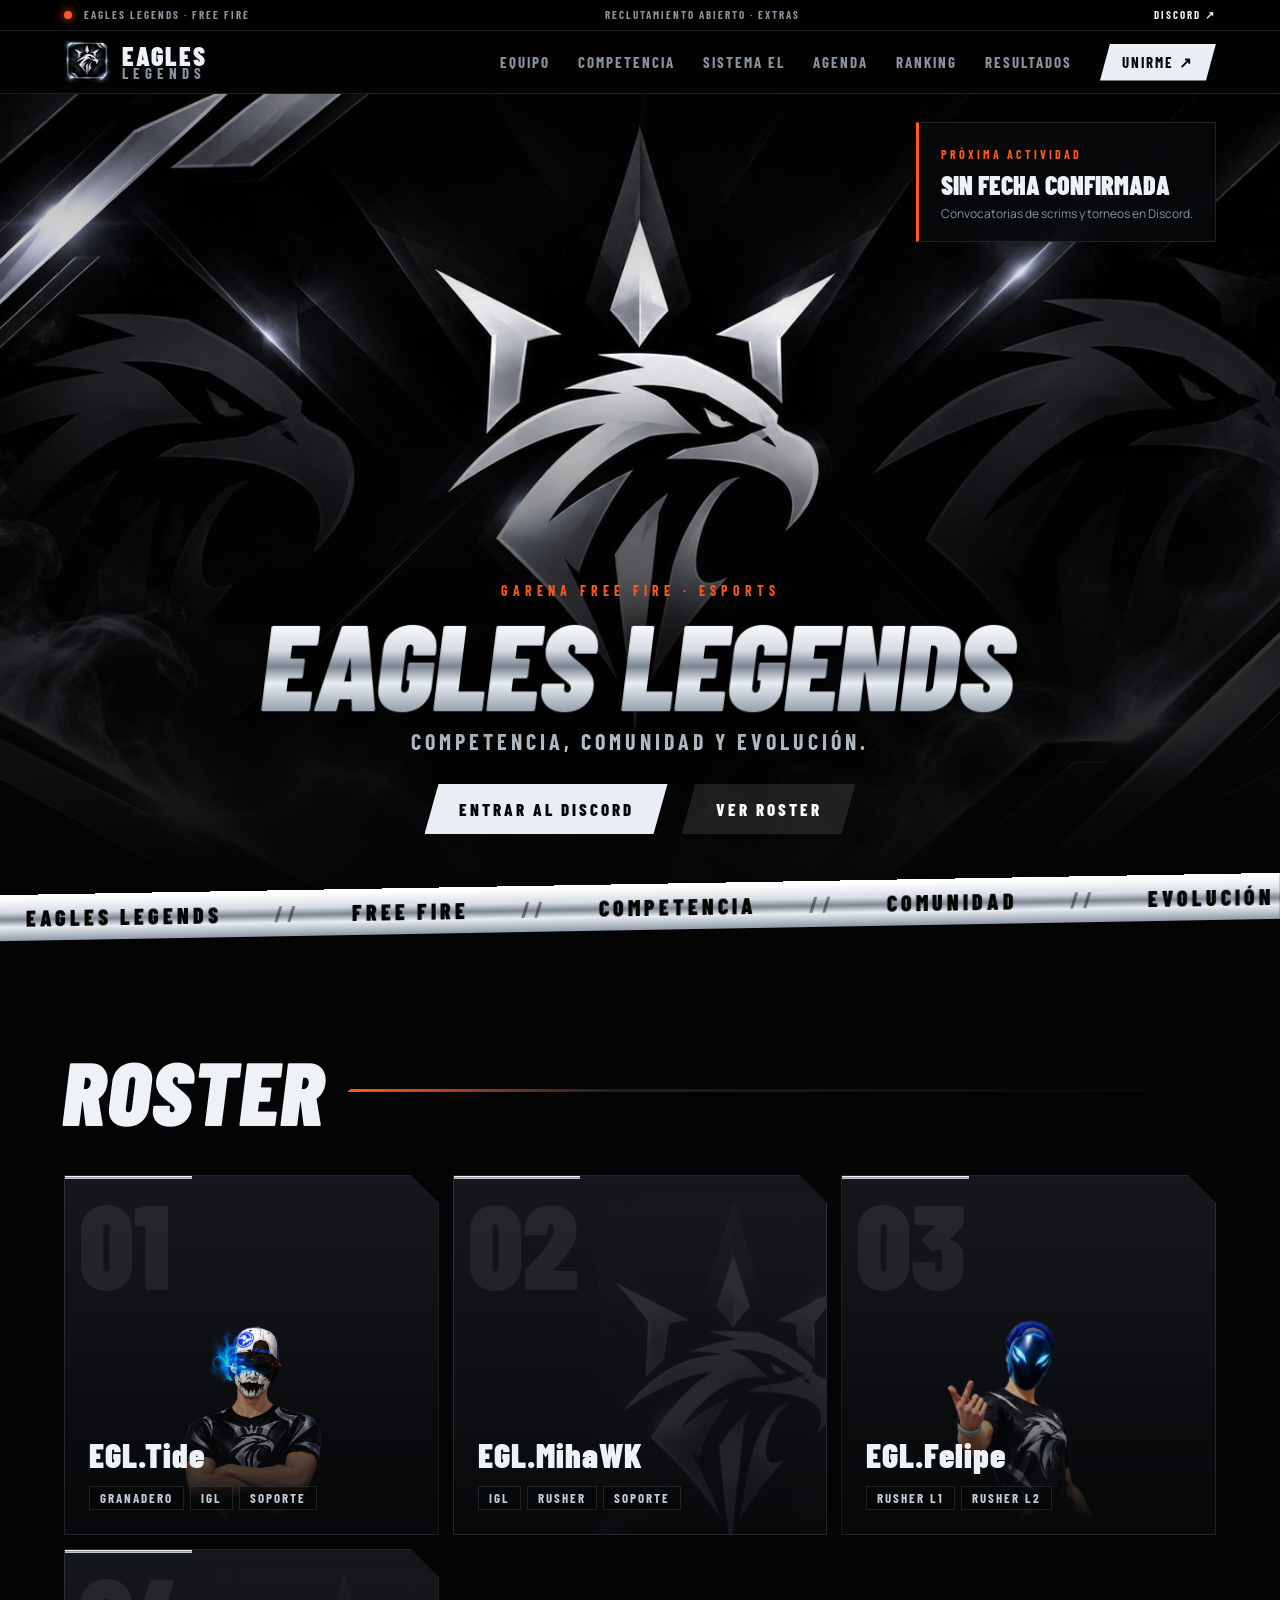
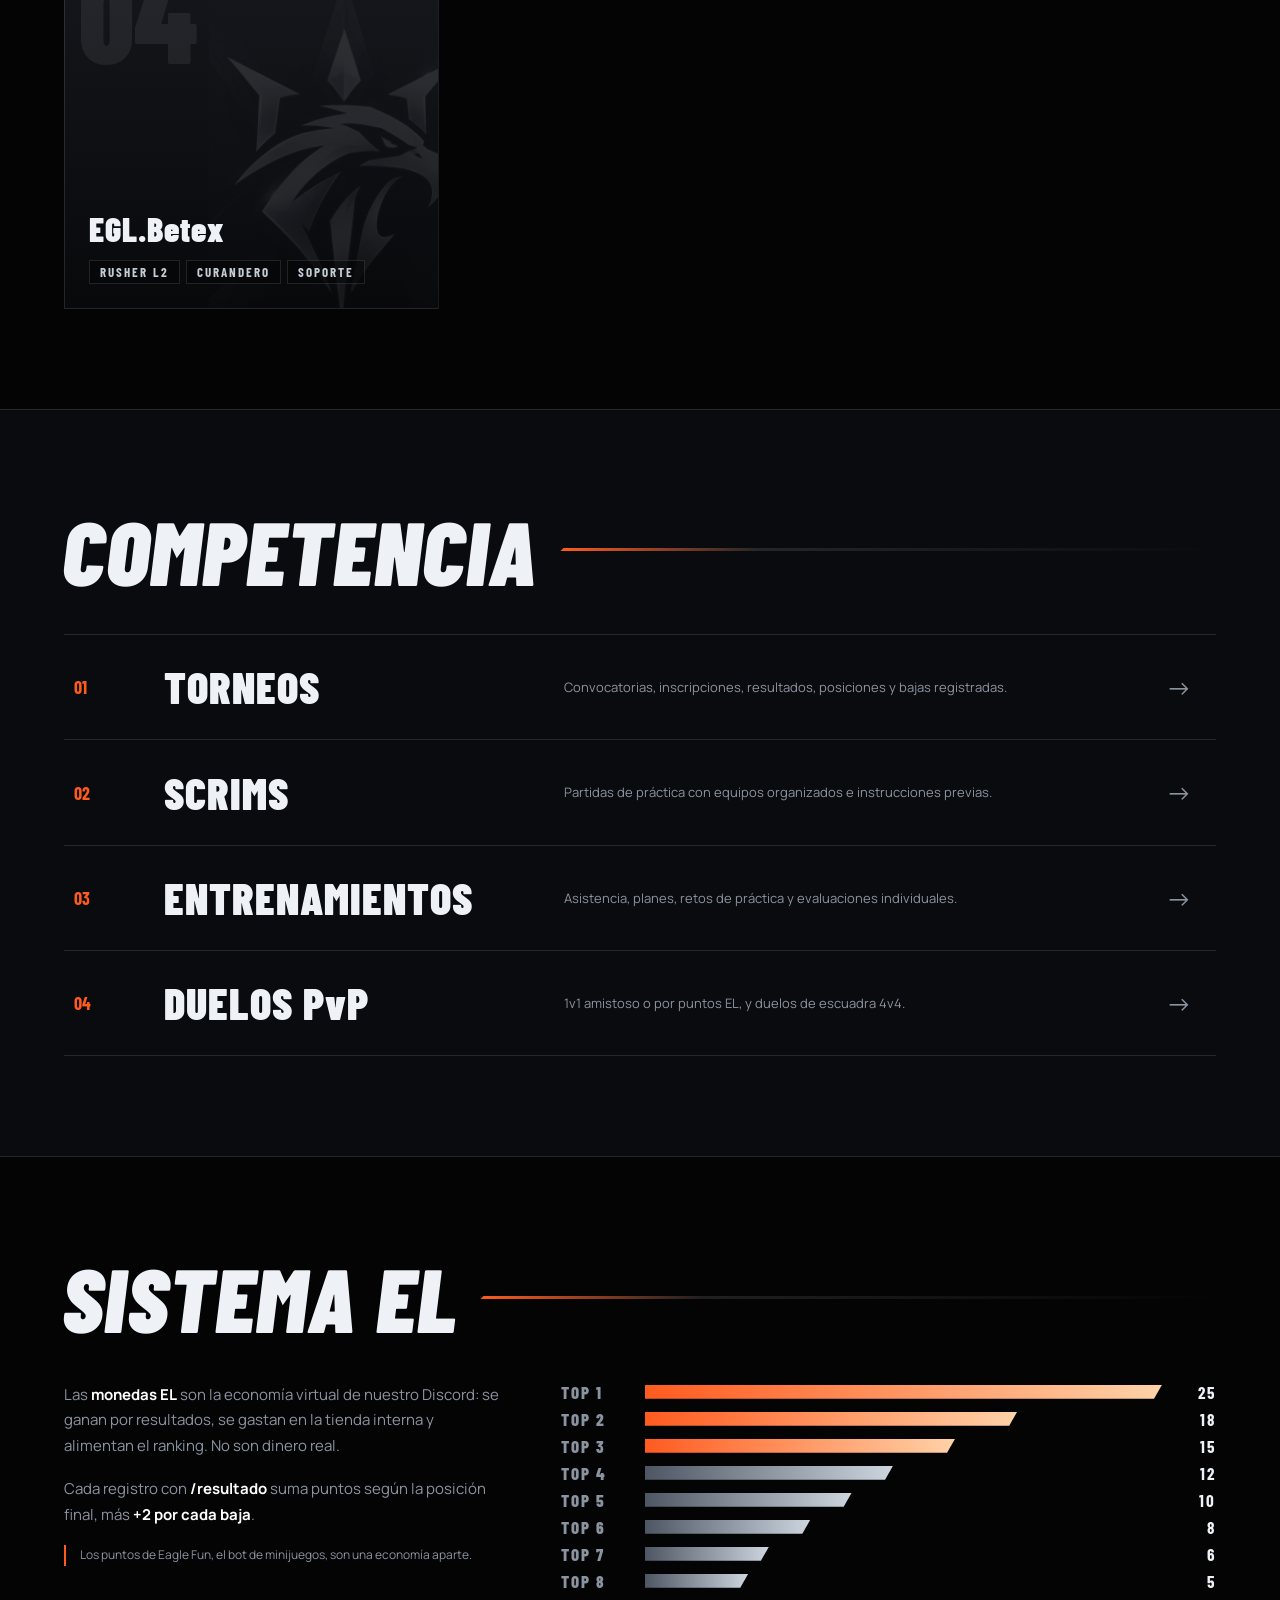
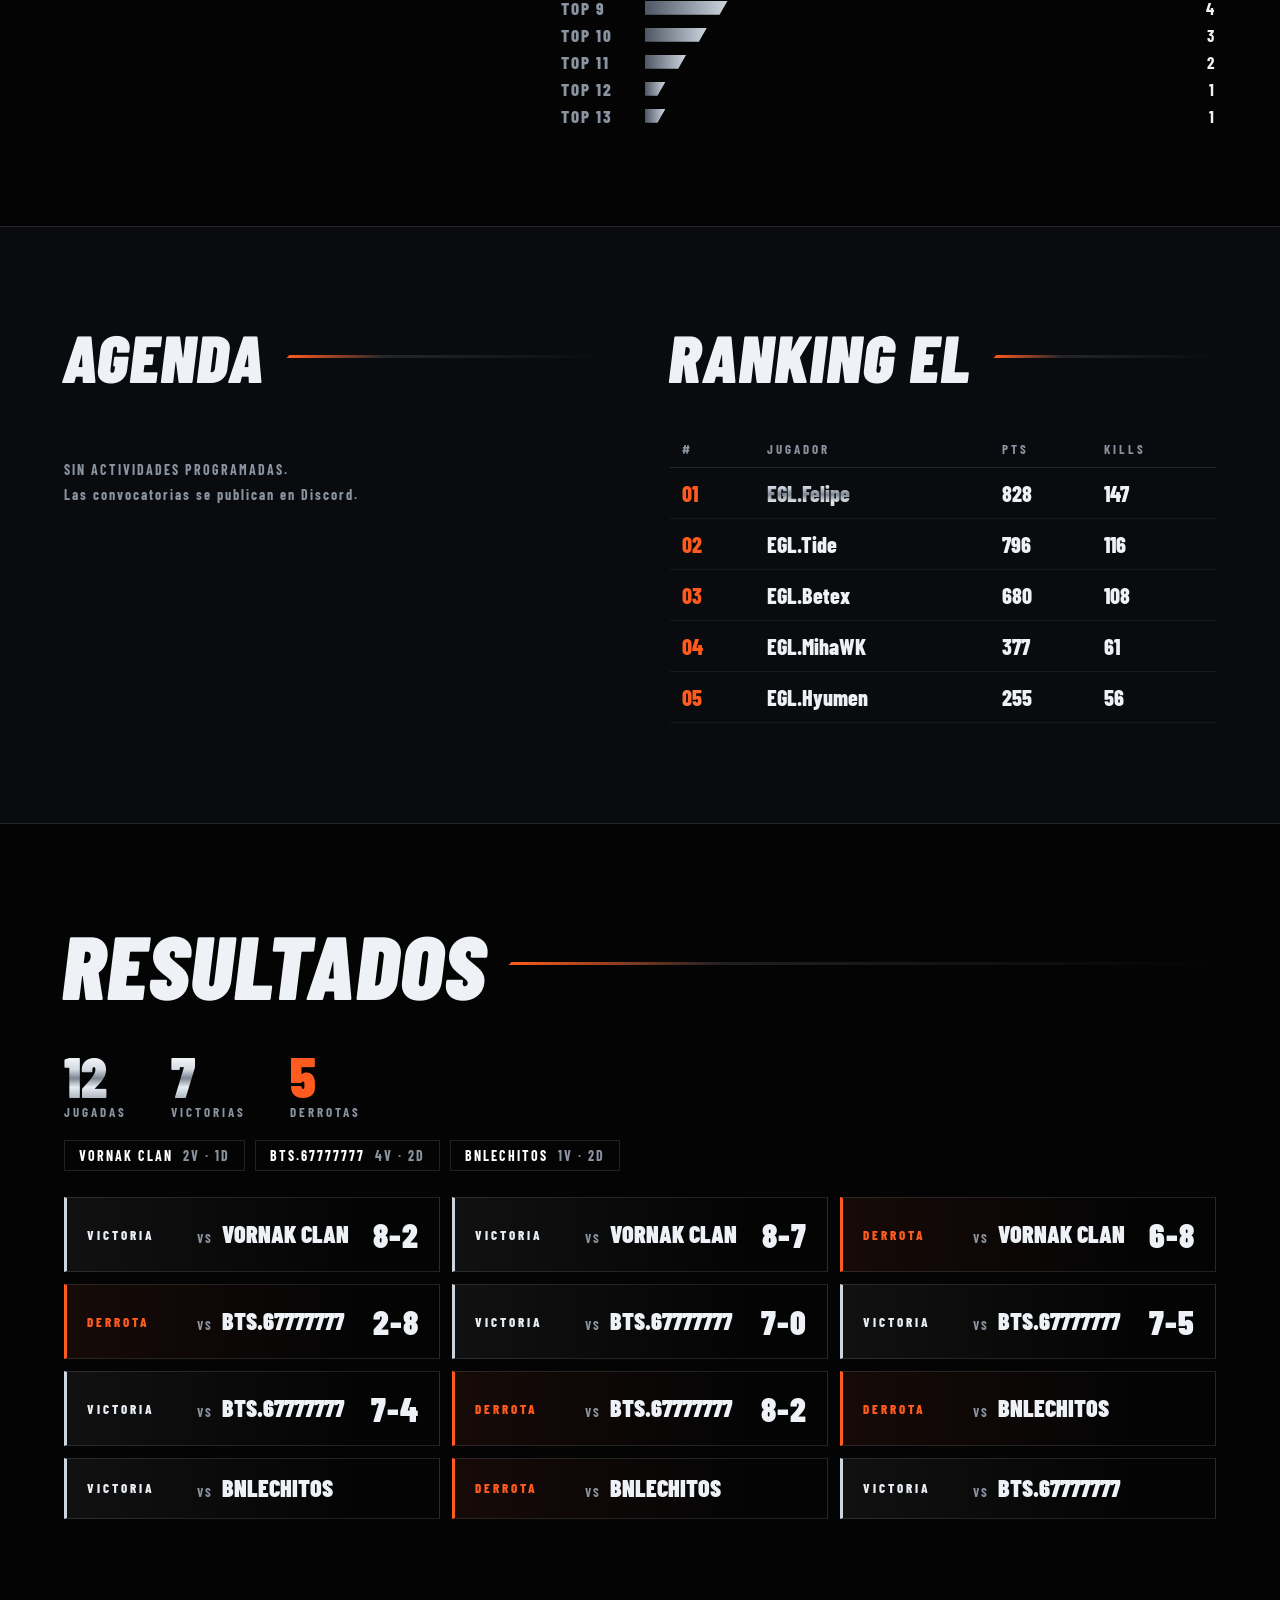
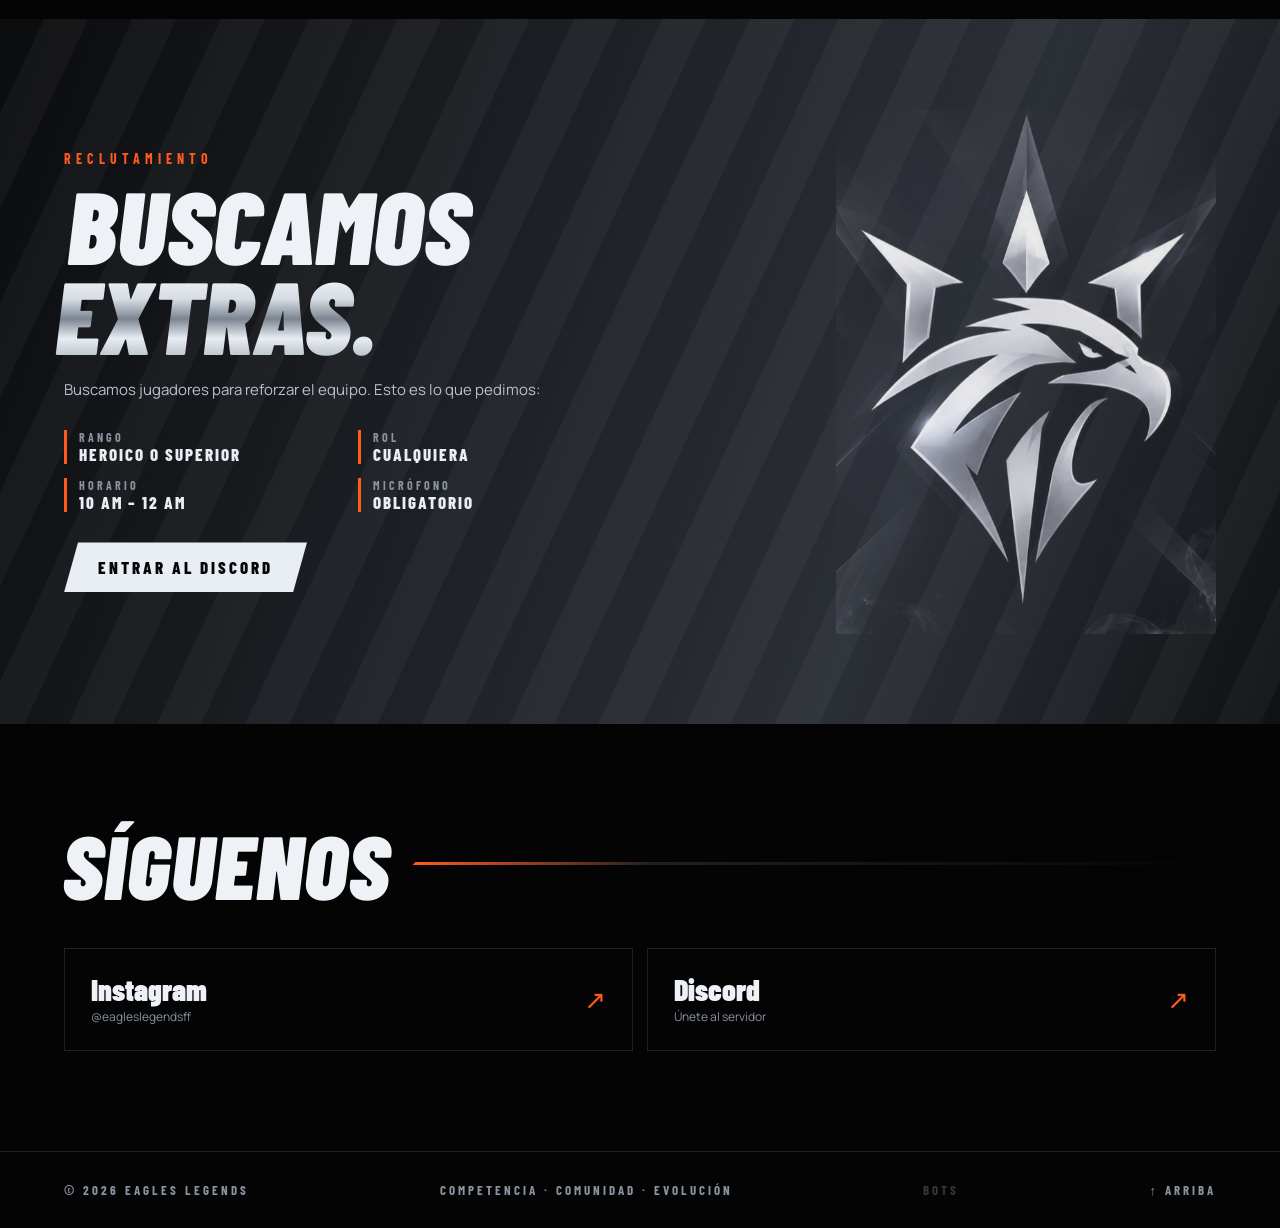
==== index.html @ fd131945 "Update script version numbers in index.html" ====
<!doctype html>
<html lang="es"><head><meta charset="utf-8"><meta name="viewport" content="width=device-width, initial-scale=1"><meta name="theme-color" content="#050506">
<title>Eagles Legends | Free Fire Esports</title>
<meta name="description" content="Eagles Legends: equipo de esports de Free Fire. Competencia, comunidad y evolución.">
<meta property="og:title" content="Eagles Legends | Free Fire Esports"><meta property="og:description" content="Competencia, comunidad y evolución."><meta property="og:image" content="https://egl-ff.github.io/Eagles-Legends/assets/logo.png"><meta name="twitter:card" content="summary">
<link rel="icon" type="image/png" href="assets/favicon.png">
<link rel="preconnect" href="https://fonts.googleapis.com"><link rel="preconnect" href="https://fonts.gstatic.com" crossorigin>
<link href="https://fonts.googleapis.com/css2?family=Barlow+Condensed:wght@600;700;800;900&family=Manrope:wght@400;600;800&display=swap" rel="stylesheet">
<link rel="stylesheet" href="styles.css?v=12"></head>
<body>
<div class="topbar"><span><b class="live"></b> EAGLES LEGENDS · FREE FIRE</span><span>RECLUTAMIENTO ABIERTO · EXTRAS</span><a data-discord target="_blank" rel="noopener noreferrer">DISCORD ↗</a></div>
<header class="site-header" id="inicio"><a class="brand" href="#inicio"><img src="assets/logo.png" alt="Eagles Legends" width="46" height="42"><span>EAGLES<b>LEGENDS</b></span></a>
<button class="nav-toggle" aria-label="Menú" aria-expanded="false"><span></span><span></span></button>
<nav class="main-nav"><a href="#equipo">Equipo</a><a href="#competencia">Competencia</a><a href="#sistema">Sistema EL</a><a href="#agenda">Agenda</a><a href="#ranking">Ranking</a><a href="#resultados">Resultados</a><a class="cta" data-discord target="_blank" rel="noopener noreferrer">Unirme ↗</a></nav></header>
<main>
<section class="hero"><div class="hero-bg"></div>
<div class="hero-copy"><p class="kick">GARENA FREE FIRE · ESPORTS</p><h1>EAGLES<br><em>LEGENDS</em></h1><p class="lead">Competencia, comunidad y evolución.</p>
<div class="actions"><a class="btn solid" data-discord target="_blank" rel="noopener noreferrer">ENTRAR AL DISCORD</a><a class="btn line" href="#equipo">VER ROSTER</a></div></div>

<aside class="match" id="next-match"><small>PRÓXIMA ACTIVIDAD</small><h3>SIN FECHA CONFIRMADA</h3><p>Convocatorias de scrims y torneos en Discord.</p></aside></section>
<div class="ticker"><div><span>EAGLES LEGENDS</span><b>//</b><span>FREE FIRE</span><b>//</b><span>COMPETENCIA</span><b>//</b><span>COMUNIDAD</span><b>//</b><span>EVOLUCIÓN</span><b>//</b><span>EAGLES LEGENDS</span><b>//</b><span>FREE FIRE</span><b>//</b><span>COMPETENCIA</span><b>//</b><span>COMUNIDAD</span><b>//</b><span>EVOLUCIÓN</span><b>//</b></div></div>
<section class="sec" id="equipo"><div class="head rv"><h2>ROSTER</h2></div><div class="roster" id="roster-grid"></div></section>
<section class="sec dark" id="competencia"><div class="head rv"><h2>COMPETENCIA</h2></div><div class="clist"><div class="crow rv"><span>01</span><h3>TORNEOS</h3><p>Convocatorias, inscripciones, resultados, posiciones y bajas registradas.</p><i>→</i></div><div class="crow rv"><span>02</span><h3>SCRIMS</h3><p>Partidas de práctica con equipos organizados e instrucciones previas.</p><i>→</i></div><div class="crow rv"><span>03</span><h3>ENTRENAMIENTOS</h3><p>Asistencia, planes, retos de práctica y evaluaciones individuales.</p><i>→</i></div><div class="crow rv"><span>04</span><h3>DUELOS PvP</h3><p>1v1 amistoso o por puntos EL, y duelos de escuadra 4v4.</p><i>→</i></div></div></section>
<section class="sec" id="sistema"><div class="head rv"><h2>SISTEMA EL</h2></div>
<div class="sys"><div class="sys-text rv"><p>Las <b>monedas EL</b> son la economía virtual de nuestro Discord: se ganan por resultados, se gastan en la tienda interna y alimentan el ranking. No son dinero real.</p><p>Cada registro con <b>/resultado</b> suma puntos según la posición final, más <b>+2 por cada baja</b>.</p><p class="note">Los puntos de Eagle Fun, el bot de minijuegos, son una economía aparte.</p></div>
<div class="bars rv"><div class="bar top" data-w="100"><span>TOP 1</span><i></i><b>25</b></div><div class="bar top" data-w="72"><span>TOP 2</span><i></i><b>18</b></div><div class="bar top" data-w="60"><span>TOP 3</span><i></i><b>15</b></div><div class="bar" data-w="48"><span>TOP 4</span><i></i><b>12</b></div><div class="bar" data-w="40"><span>TOP 5</span><i></i><b>10</b></div><div class="bar" data-w="32"><span>TOP 6</span><i></i><b>8</b></div><div class="bar" data-w="24"><span>TOP 7</span><i></i><b>6</b></div><div class="bar" data-w="20"><span>TOP 8</span><i></i><b>5</b></div><div class="bar" data-w="16"><span>TOP 9</span><i></i><b>4</b></div><div class="bar" data-w="12"><span>TOP 10</span><i></i><b>3</b></div><div class="bar" data-w="8"><span>TOP 11</span><i></i><b>2</b></div><div class="bar" data-w="4"><span>TOP 12</span><i></i><b>1</b></div><div class="bar" data-w="4"><span>TOP 13</span><i></i><b>1</b></div></div></div></section>
<section class="sec dark two" id="agenda"><div><div class="head rv"><h2>AGENDA</h2></div><div id="event-list"></div></div>
<div id="ranking"><div class="head rv"><h2>RANKING EL</h2></div><div class="tw"><table><thead><tr><th>#</th><th>JUGADOR</th><th>PTS</th><th>KILLS</th></tr></thead><tbody id="rank-body"></tbody></table></div></div></section>
<section class="sec" id="resultados"><div class="head rv"><h2>RESULTADOS</h2></div><div class="rsum" id="res-sum"></div><div class="rivals" id="res-riv"></div><div class="rlist" id="res-list"></div></section>
<section class="sec dark" id="agendainfo" hidden><div class="head"><h2 id="pg-title">INFO DEL TORNEO</h2></div><p class="tname" id="t-name"></p><div class="tgrid" id="t-grid"></div><a class="btn line" href="#inicio" style="margin-right:10px">← VOLVER</a><a class="btn solid" data-discord target="_blank" rel="noopener noreferrer">ENTRAR AL DISCORD</a></section>
<section class="join" id="unete"><div class="join-in rv"><p class="kick">RECLUTAMIENTO</p><h2>BUSCAMOS<br><em>EXTRAS.</em></h2><p>Buscamos jugadores para reforzar el equipo. Esto es lo que pedimos:</p><ul class="reqs"><li><small>RANGO</small>Heroico o superior</li><li><small>ROL</small>Cualquiera</li><li><small>HORARIO</small>10 AM – 12 AM</li><li><small>MICRÓFONO</small>Obligatorio</li></ul><a class="btn solid" data-discord target="_blank" rel="noopener noreferrer">ENTRAR AL DISCORD</a></div><img src="assets/eagle-crest.png" alt=""></section>
<section class="sec"><div class="head rv"><h2>SÍGUENOS</h2></div><div class="social" id="social-links"></div></section>
</main>
<footer><span>© <b id="year"></b> EAGLES LEGENDS</span><span>COMPETENCIA · COMUNIDAD · EVOLUCIÓN</span><a href="#bots" style="opacity:.35">BOTS</a><a href="#inicio">↑ ARRIBA</a></footer>
<script src="site-config.js?v=15"></script><script src="app.js?v=15"></script></body></html>
---- styles.css ----
:root{--bg:#040405;--p:#0a0b0e;--line:rgba(226,232,240,.12);--tx:#eef2f6;--mut:#8a94a1;--hot:#ff5b1f;--chrome:linear-gradient(180deg,#fff 8%,#d6dce4 38%,#7b8591 54%,#e8edf2 70%,#8f9aa7);--d:'Barlow Condensed',Impact,sans-serif;--b:'Manrope',system-ui,sans-serif;--max:1240px}
*{box-sizing:border-box;margin:0;padding:0}html{scroll-behavior:smooth;scroll-padding-top:90px}body{background:var(--bg);color:var(--tx);font:400 15px/1.7 var(--b);overflow-x:hidden}a{color:inherit;text-decoration:none}img{max-width:100%}
.topbar{display:flex;justify-content:space-between;gap:16px;padding:8px 5vw;background:#000;border-bottom:1px solid var(--line);font:700 11px var(--d);letter-spacing:2px;color:var(--mut)}.topbar a{color:var(--tx)}.topbar a:hover{color:var(--hot)}.live{display:inline-block;width:8px;height:8px;background:var(--hot);border-radius:50%;margin-right:8px;box-shadow:0 0 10px var(--hot);animation:bl 1.4s infinite}@keyframes bl{50%{opacity:.25}}
.site-header{position:sticky;top:0;z-index:50;display:flex;justify-content:space-between;align-items:center;padding:10px 5vw;background:rgba(4,4,5,.88);backdrop-filter:blur(12px);border-bottom:1px solid var(--line)}
.brand{display:flex;align-items:center;gap:12px;font:900 26px/.9 var(--d);letter-spacing:2px}.brand b{display:block;font-size:15px;letter-spacing:5px;color:var(--mut)}
.main-nav{display:flex;align-items:center;gap:28px;font:700 15px var(--d);letter-spacing:2px;text-transform:uppercase}.main-nav a{color:var(--mut);transition:.2s}.main-nav a:hover{color:#fff}.main-nav .cta{color:#050506;background:#e9eef4;padding:9px 22px;clip-path:polygon(10px 0,100% 0,calc(100% - 10px) 100%,0 100%)}.main-nav .cta:hover{background:var(--hot);color:#000}
.nav-toggle{display:none;background:0;border:0;padding:8px}.nav-toggle span{display:block;width:26px;height:2px;background:#fff;margin:6px 0}
.hero{position:relative;isolation:isolate;min-height:max(660px,calc(100svh - 96px));display:flex;flex-direction:column;align-items:center;justify-content:flex-end;text-align:center;padding:0 5vw 64px;overflow:hidden}
.hero-bg{position:absolute;inset:0;z-index:-1;background:linear-gradient(180deg,rgba(4,4,5,.4) 0,rgba(4,4,5,0) 32%,rgba(4,4,5,.8) 68%,var(--bg) 100%),url(assets/hero-bg.jpg) center top/cover;animation:zoom 2.4s cubic-bezier(.2,.7,.2,1) both}@keyframes zoom{from{transform:scale(1.1);opacity:.4}}
.hero-copy{max-width:100%}.kick{font:700 14px var(--d);letter-spacing:5px;color:var(--hot)}
h1{font:900 clamp(64px,9.5vw,170px)/.85 var(--d);letter-spacing:-1px;margin:12px 0 14px;transform:skewX(-7deg);background:var(--chrome);-webkit-background-clip:text;background-clip:text;color:transparent;filter:drop-shadow(0 8px 28px rgba(0,0,0,.7));padding-inline:.06em}h1 br{display:none}h1 em{font-style:normal;margin-left:.22em}
.lead{font:700 22px var(--d);letter-spacing:4px;color:#c3ccd6;text-transform:uppercase}.actions{display:flex;justify-content:center;gap:14px;margin-top:30px;flex-wrap:wrap}
.btn{display:inline-block;font:800 17px var(--d);letter-spacing:3px;padding:15px 34px;clip-path:polygon(14px 0,100% 0,calc(100% - 14px) 100%,0 100%);transition:.2s;cursor:pointer}.btn.solid{background:#e9eef4;color:#050506}.btn.solid:hover{background:var(--hot)}.btn.line{background:rgba(255,255,255,.1);color:#fff}.btn.line:hover{background:rgba(255,255,255,.24)}
.match{position:absolute;right:5vw;top:28px;width:300px;text-align:left;padding:18px 22px;background:rgba(8,9,11,.82);backdrop-filter:blur(8px);border:1px solid var(--line);border-left:3px solid var(--hot)}.match small,.ev small{font:700 12px var(--d);letter-spacing:3px;color:var(--hot)}.match h3{font:900 26px/1.1 var(--d);margin:4px 0 6px}.match p{font-size:12px;color:var(--mut);line-height:1.5}
.btn.sm{padding:10px 24px;font-size:15px;margin-top:14px}.cd{display:flex;gap:16px;margin:12px 0 2px;font:900 22px var(--d);color:var(--hot)}.cd span{font:700 12px var(--d);letter-spacing:2px;color:var(--mut)}.cd b{font:900 36px/1 var(--d);color:#fff;margin-right:3px;letter-spacing:0}.match .btn{display:inline-block}
.ticker{background:var(--chrome);background-size:100% 100%;color:#050506;overflow:hidden;white-space:nowrap;transform:skewY(-1deg);margin:-14px 0 20px;position:relative}.ticker div{display:inline-block;padding:10px 0;font:900 22px var(--d);letter-spacing:4px;animation:tk 30s linear infinite}.ticker span,.ticker b{margin:0 26px}.ticker b{opacity:.45}@keyframes tk{to{transform:translateX(-50%)}}
.sec{padding:100px max(5vw,calc((100vw - var(--max))/2))}.sec.dark{background:var(--p);border-block:1px solid var(--line)}
.head{display:flex;align-items:center;gap:22px;margin-bottom:44px}.head h2{font:900 clamp(46px,7vw,92px)/.9 var(--d);letter-spacing:1px;transform:skewX(-7deg);transform-origin:left}.head:after{content:"";flex:1;height:3px;background:linear-gradient(90deg,var(--hot),var(--line) 30%,transparent);transform:skewX(-45deg)}
.roster{display:grid;grid-template-columns:repeat(auto-fit,minmax(300px,1fr));gap:14px}.player{position:relative;min-height:360px;padding:24px;display:flex;flex-direction:column;justify-content:flex-end;background:linear-gradient(180deg,#15171c,#08090b);border:1px solid var(--line);clip-path:polygon(0 0,calc(100% - 28px) 0,100% 28px,100% 100%,0 100%);transition:.25s;overflow:hidden}
.player:before{content:"";position:absolute;right:-25%;top:6%;width:100%;aspect-ratio:1;background:url(assets/eagle-crest.png) center/contain no-repeat;mix-blend-mode:screen;opacity:.11;transition:.4s}.player:after{content:"";position:absolute;left:0;top:0;height:3px;width:34%;background:var(--chrome);transition:width .35s}
.player:hover{border-color:#e9eef4;transform:translateY(-6px)}.player:hover:before{opacity:.22;transform:scale(1.06)}.player:hover:after{width:100%}
.num{position:absolute;top:6px;left:14px;font:900 120px/1 var(--d);color:rgba(255,255,255,.07)}.pname{position:relative;overflow-wrap:anywhere;font:900 34px/1 var(--d);letter-spacing:1px;margin-bottom:14px}.roles{position:relative;display:flex;flex-wrap:wrap;gap:6px}.roles i{font:700 13px var(--d);font-style:normal;letter-spacing:2px;text-transform:uppercase;padding:3px 10px;border:1px solid var(--line);background:rgba(4,4,5,.5);color:#c4ccd6}
.pimg{position:absolute;right:0;bottom:0;width:100%;height:100%;object-fit:contain;object-position:center bottom;transition:transform .4s}.player:hover .pimg{transform:scale(1.04)}.player.has-photo:before,.player.has-photo:hover:before{inset:0;width:auto;aspect-ratio:auto;background:linear-gradient(0deg,#08090b 4%,rgba(8,9,11,0) 55%);mix-blend-mode:normal;opacity:1;transform:none;z-index:1}.player.has-photo .num,.player.has-photo .pname,.player.has-photo .roles{z-index:2}
.player.open{border:1px dashed rgba(255,91,31,.5);background:repeating-linear-gradient(135deg,transparent 0 14px,rgba(255,91,31,.05) 14px 28px)}.player.open:before{opacity:.05}.player.open .pname{color:var(--mut)}.player.open .roles i{border-color:rgba(255,91,31,.4);color:var(--hot)}.player.open em{position:relative;font:800 15px var(--d);font-style:normal;letter-spacing:3px;color:var(--hot);margin-top:16px}
.clist{border-top:1px solid var(--line)}.crow{display:grid;grid-template-columns:70px 380px 1fr 40px;align-items:center;gap:20px;padding:30px 10px;border-bottom:1px solid var(--line);transition:.25s}.crow:hover{background:linear-gradient(90deg,rgba(255,91,31,.08),transparent 70%);padding-left:26px}.crow span{font:700 18px var(--d);color:var(--hot)}.crow h3{font:900 44px/1 var(--d);letter-spacing:1px}.crow p{color:var(--mut);font-size:13px}.crow i{font-style:normal;font-size:26px;color:var(--mut)}.crow:hover i{color:var(--hot)}
.sys{display:grid;grid-template-columns:.8fr 1.2fr;gap:60px;align-items:start}.sys-text p{color:var(--mut);margin-bottom:18px}.sys-text b{color:#fff}.note{font-size:12px;border-left:2px solid var(--hot);padding-left:14px}
.bars{display:grid;gap:7px}.bar{display:grid;grid-template-columns:70px 1fr 40px;align-items:center;gap:14px;font:800 17px var(--d);letter-spacing:2px}.bar span{color:var(--mut)}.bar i{height:14px;background:linear-gradient(90deg,#4d5662,#cdd6df);width:0;transition:width 1s cubic-bezier(.2,.7,.2,1);clip-path:polygon(0 0,100% 0,calc(100% - 8px) 100%,0 100%)}.bars.in .bar i{width:var(--w)}.bar.top i{background:linear-gradient(90deg,var(--hot),#ffd2a8)}.bar b{text-align:right}
.two{display:grid;grid-template-columns:1fr 1fr;gap:60px}.two .head h2{font-size:clamp(40px,5.2vw,76px)}.two>*{min-width:0}
.ev{display:flex;gap:22px;padding:18px 0;border-bottom:1px solid var(--line)}.evd{min-width:64px;font:700 13px var(--d);letter-spacing:2px;color:var(--mut);text-align:center}.evd b{display:block;font:900 44px/1 var(--d);color:#fff}.ev h4{font:900 26px var(--d)}.ev p{font-size:12px;color:var(--mut)}
.empty{color:var(--mut);font:700 14px/1.8 var(--d);letter-spacing:2px;padding:26px 0;text-align:left}.tw{overflow-x:auto}table{width:100%;border-collapse:collapse}th{font:700 13px var(--d);letter-spacing:3px;color:var(--mut);text-align:left;padding:10px 12px;border-bottom:1px solid var(--line)}td{padding:12px;font:800 22px var(--d);border-bottom:1px solid rgba(255,255,255,.06)}td:first-child{color:var(--hot)}tbody tr:first-child td:nth-child(2){background:var(--chrome);-webkit-background-clip:text;background-clip:text;color:transparent}
.rsum{display:flex;flex-wrap:wrap;gap:12px 44px;margin-bottom:28px;font:700 13px var(--d);letter-spacing:3px;color:var(--mut)}.rsum b{display:block;font:900 56px/1 var(--d);letter-spacing:0;background:var(--chrome);-webkit-background-clip:text;background-clip:text;color:transparent}.rsum div:nth-child(3) b{background:none;color:var(--hot)}
.rivals{display:flex;flex-wrap:wrap;gap:10px;margin:-8px 0 26px}.rivals span{border:1px solid var(--line);padding:6px 14px;font:700 14px var(--d);letter-spacing:2px;color:var(--mut)}.rivals b{color:#fff;margin-right:10px}
.rlist{display:grid;grid-template-columns:repeat(auto-fill,minmax(320px,1fr));gap:12px}.res{display:grid;grid-template-columns:96px minmax(0,1fr) auto;align-items:center;gap:14px;padding:16px 20px;border:1px solid var(--line);border-left:3px solid #cdd6df;background:linear-gradient(90deg,rgba(255,255,255,.05),transparent 80%)}.res.l{border-left-color:var(--hot);background:linear-gradient(90deg,rgba(255,91,31,.07),transparent 80%)}.res em{font:800 13px var(--d);font-style:normal;letter-spacing:3px;color:#e9eef4}.res.l em{color:var(--hot)}.res h4{font:900 24px/1.1 var(--d);overflow-wrap:anywhere}.res h4 small{font:700 13px var(--d);letter-spacing:2px;color:var(--mut);margin-right:4px}.res b{font:900 34px var(--d);letter-spacing:1px}
.reqs{list-style:none;display:grid;grid-template-columns:1fr 1fr;gap:14px 28px;margin:0 0 30px;max-width:560px}.reqs li{font:800 17px var(--d);letter-spacing:2px;text-transform:uppercase;color:#e9eef4;border-left:3px solid var(--hot);padding-left:12px}.reqs small{display:block;font:700 12px var(--d);color:var(--mut);letter-spacing:3px}
[hidden]{display:none!important}.solo .topbar,.solo .site-header,.solo footer,.solo main>:not(#agendainfo){display:none!important}.solo #agendainfo{min-height:100svh;padding-top:70px}.tname{font:800 22px var(--d);letter-spacing:4px;color:var(--hot);margin:-20px 0 28px}.tgrid{display:grid;grid-template-columns:1fr 1fr;gap:14px;margin-bottom:36px}.tbox{padding:24px 26px;border:1px solid var(--line);background:linear-gradient(180deg,#15171c,#08090b)}.tbox.wide{grid-column:1/-1}.tbox h3{font:900 28px var(--d);letter-spacing:2px;margin-bottom:14px}.tbox p{color:#cdd5de}.tbd{font:700 14px var(--d);letter-spacing:3px;color:var(--mut)}.maps{display:grid;grid-template-columns:repeat(auto-fit,minmax(200px,1fr));gap:12px}.map{position:relative;aspect-ratio:16/9;display:flex;align-items:flex-end;overflow:hidden;border:1px solid var(--line);background:repeating-linear-gradient(135deg,#101216 0 14px,#0b0c0f 14px 28px)}.map img{position:absolute;inset:0;width:100%;height:100%;object-fit:cover}.map.has-img:after{content:"";position:absolute;inset:0;background:linear-gradient(0deg,rgba(4,4,5,.85),transparent 60%)}.map figcaption{position:relative;z-index:1;padding:12px 16px;font:900 24px var(--d);letter-spacing:2px;text-transform:uppercase}
.chips span{display:inline-block;margin:0 8px 8px 0;padding:5px 14px;border:1px solid var(--line);font:800 16px var(--d);letter-spacing:2px;text-transform:uppercase}.chips.ok span{border-color:#cdd6df;color:#fff}.chips.no span{border-color:rgba(255,91,31,.55);color:var(--hot)}.tbox ul{list-style:none}.tbox li{position:relative;padding:9px 0 9px 20px;border-bottom:1px solid rgba(255,255,255,.06);color:#cdd5de}.tbox.dq li:before{content:"✕";color:var(--hot)}.tbox p+p{margin-top:12px}.tbox .slogan{font:900 clamp(26px,3.4vw,40px)/1.05 var(--d);letter-spacing:2px;margin-top:18px;background:var(--chrome);-webkit-background-clip:text;background-clip:text;color:transparent}.tbox .slogan+.slogan{margin-top:6px;font-size:20px;letter-spacing:4px}
.tbox li:before{content:"▸";position:absolute;left:0;color:var(--hot)}
.join{position:relative;display:grid;grid-template-columns:1fr auto;align-items:center;gap:30px;padding:90px max(5vw,calc((100vw - var(--max))/2));background:linear-gradient(110deg,#0b0c0e,#2b2f36 70%,#101114);overflow:hidden}.join:before{content:"";position:absolute;inset:0;background:repeating-linear-gradient(115deg,transparent 0 40px,rgba(255,255,255,.035) 40px 80px)}.join-in{position:relative;max-width:640px}.join h2{font:900 clamp(52px,8vw,104px)/.88 var(--d);margin:12px 0 18px;transform:skewX(-7deg);transform-origin:left}.join h2 em{font-style:normal;background:var(--chrome);-webkit-background-clip:text;background-clip:text;color:transparent}.join p:not(.kick){color:#b8c1cc;margin-bottom:28px}.join img{position:relative;width:min(380px,32vw);mix-blend-mode:screen;opacity:.9}
.social{display:grid;grid-template-columns:repeat(auto-fit,minmax(260px,1fr));gap:14px}.social a{display:grid;grid-template-columns:1fr auto;padding:22px 26px;border:1px solid var(--line);transition:.25s}.social a:hover{border-color:var(--hot);background:rgba(255,91,31,.06)}.social b{font:900 30px var(--d)}.social span{grid-column:1;font-size:12px;color:var(--mut)}.social i{grid-row:1/3;grid-column:2;font-style:normal;font-size:26px;align-self:center;color:var(--hot)}
footer{display:flex;justify-content:space-between;flex-wrap:wrap;gap:14px;padding:30px 5vw;border-top:1px solid var(--line);font:700 13px var(--d);letter-spacing:3px;color:var(--mut)}footer a:hover{color:var(--hot)}
.rv{opacity:0;transform:translateY(26px);transition:.7s cubic-bezier(.2,.7,.2,1)}.rv.in{opacity:1;transform:none}
:focus-visible{outline:2px solid var(--hot);outline-offset:3px}@media(prefers-reduced-motion:reduce){*{animation:none!important;transition:none!important}.rv{opacity:1;transform:none}.bar i{width:var(--w)}}
@media(max-width:960px){.tgrid{grid-template-columns:1fr}.nav-toggle{display:block}.main-nav{position:absolute;top:100%;left:0;right:0;flex-direction:column;align-items:flex-start;gap:0;background:#050506;border-bottom:1px solid var(--line);max-height:0;overflow:hidden;transition:.3s}.main-nav.open{max-height:420px;padding:10px 5vw 20px}.main-nav a{padding:12px 0}.match{position:static;width:100%;margin-top:30px}.crow{grid-template-columns:44px minmax(0,1fr);gap:6px 14px}.crow p{grid-column:2}.crow i{display:none}.crow h3{font-size:34px}.sys,.two{grid-template-columns:1fr;gap:40px}.join{grid-template-columns:1fr}.join img{display:none}.topbar span:nth-child(2){display:none}}
@media(max-width:700px){.hero{padding-top:300px}.hero-bg{background-image:linear-gradient(180deg,rgba(4,4,5,.35),rgba(4,4,5,0) 30%),linear-gradient(transparent,var(--bg)),url(assets/hero-bg.jpg);background-size:100% 100%,100% 190px,230% auto;background-position:0 0,0 315px,center 0;background-repeat:no-repeat;background-color:var(--bg)}h1 br{display:block}h1 em{margin:0}h1{font-size:clamp(56px,17vw,120px)}.lead{font-size:17px;letter-spacing:3px}}
@media(max-width:520px){.reqs{grid-template-columns:1fr}.roster{grid-template-columns:1fr}.crow h3{font-size:28px}.player{min-height:240px}.sec{padding:70px 5vw}.btn{padding:14px 26px}}
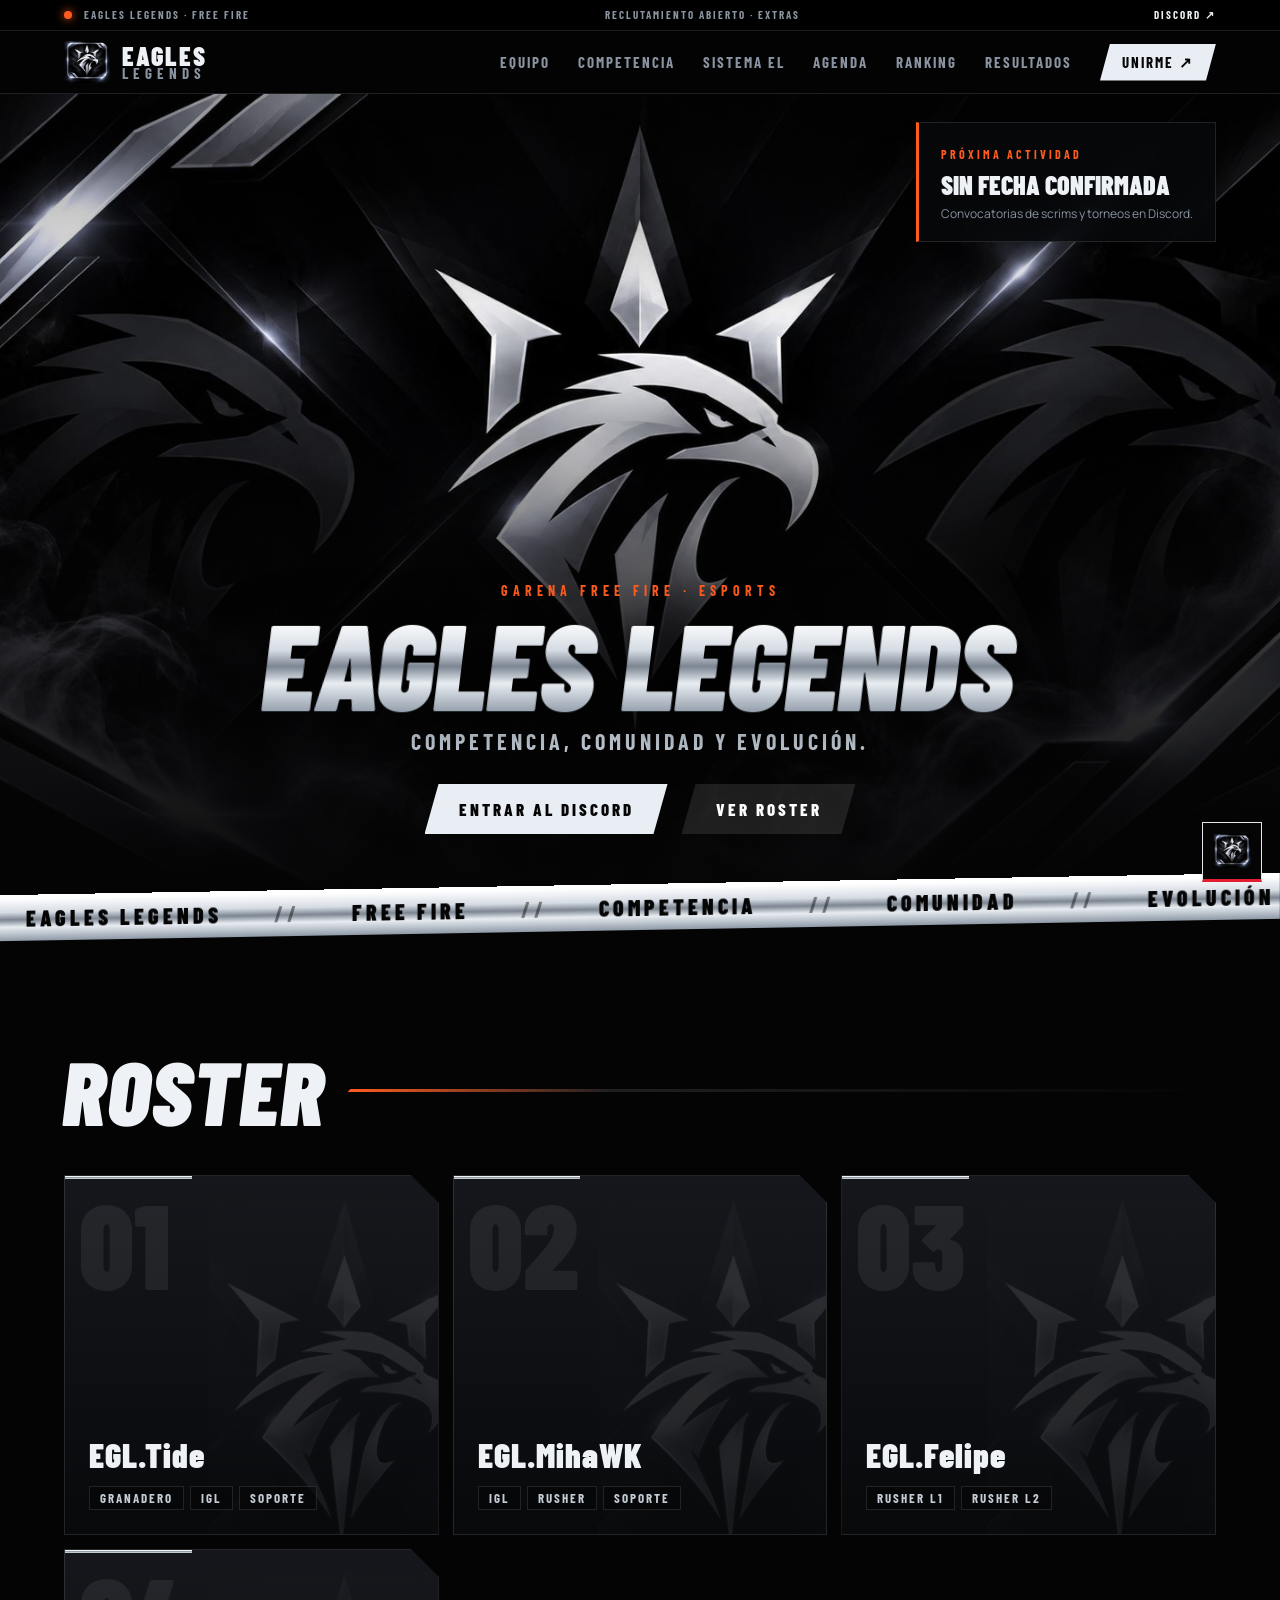
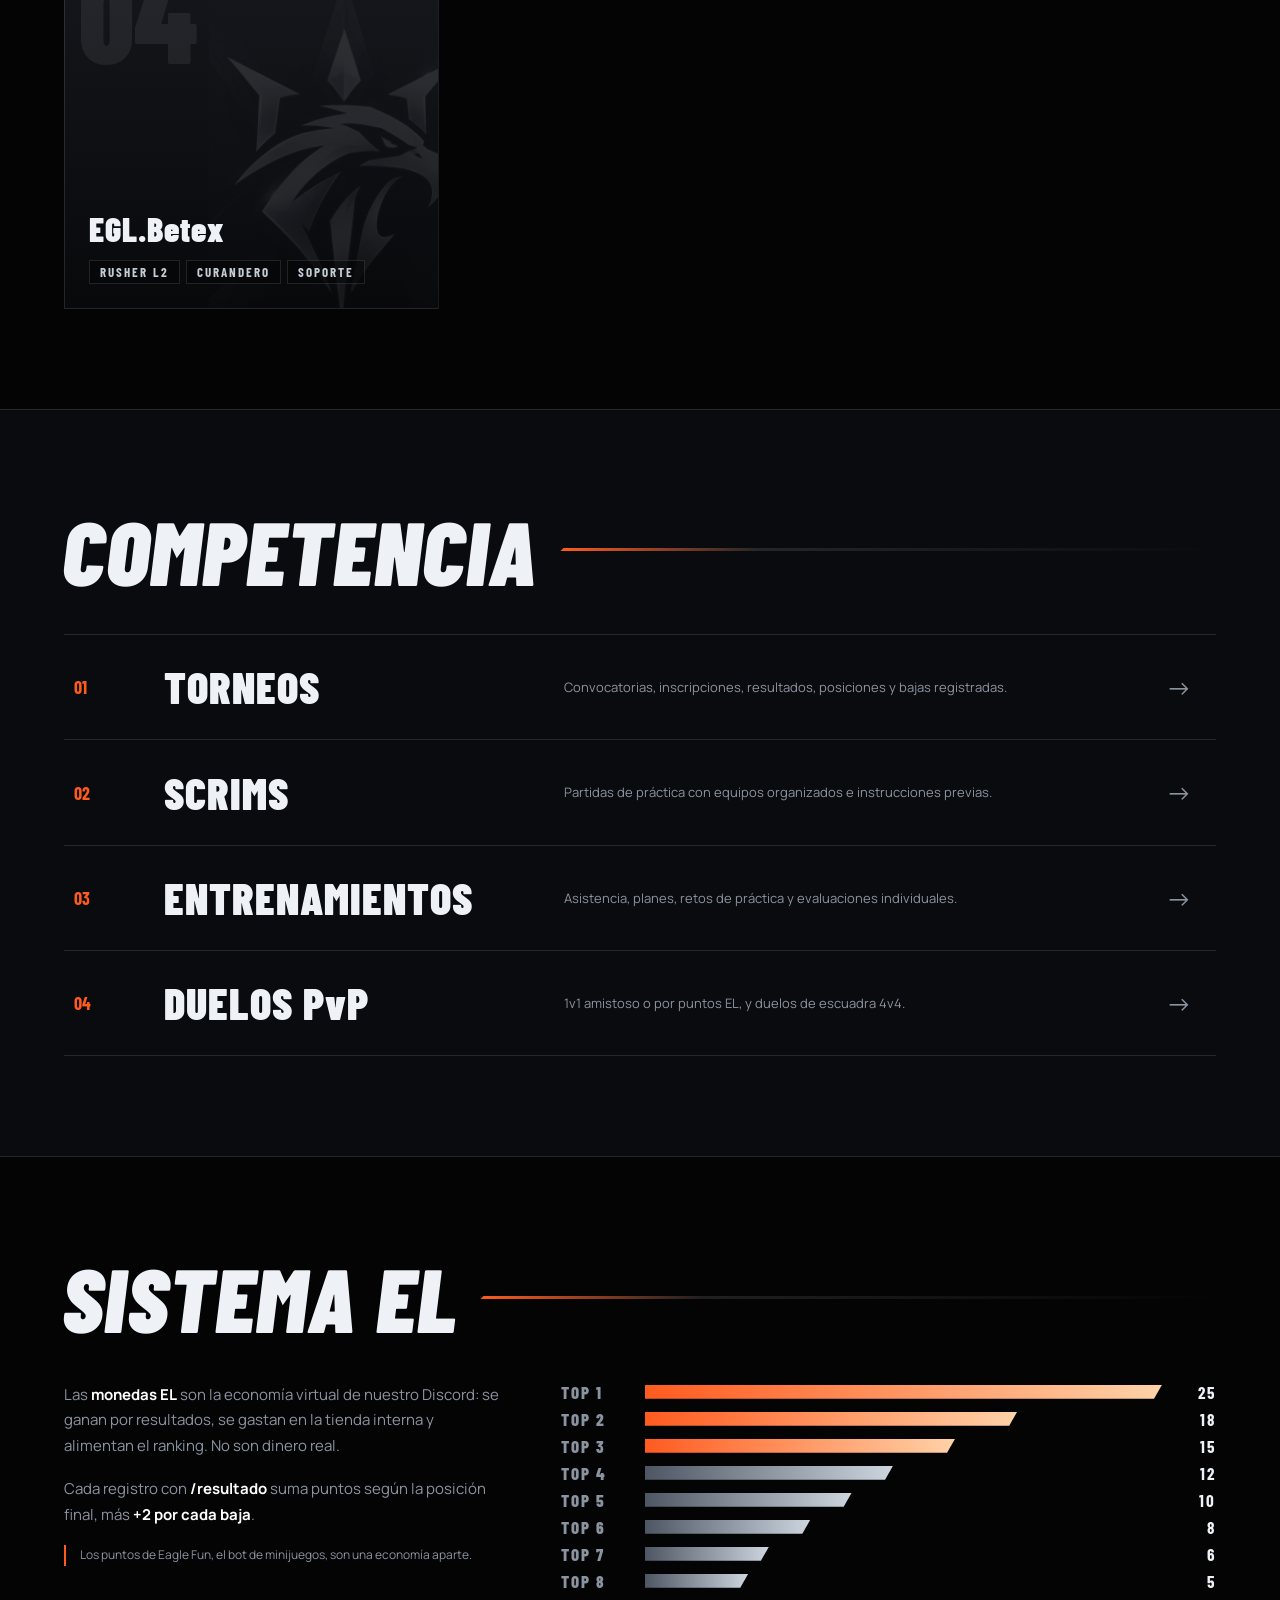
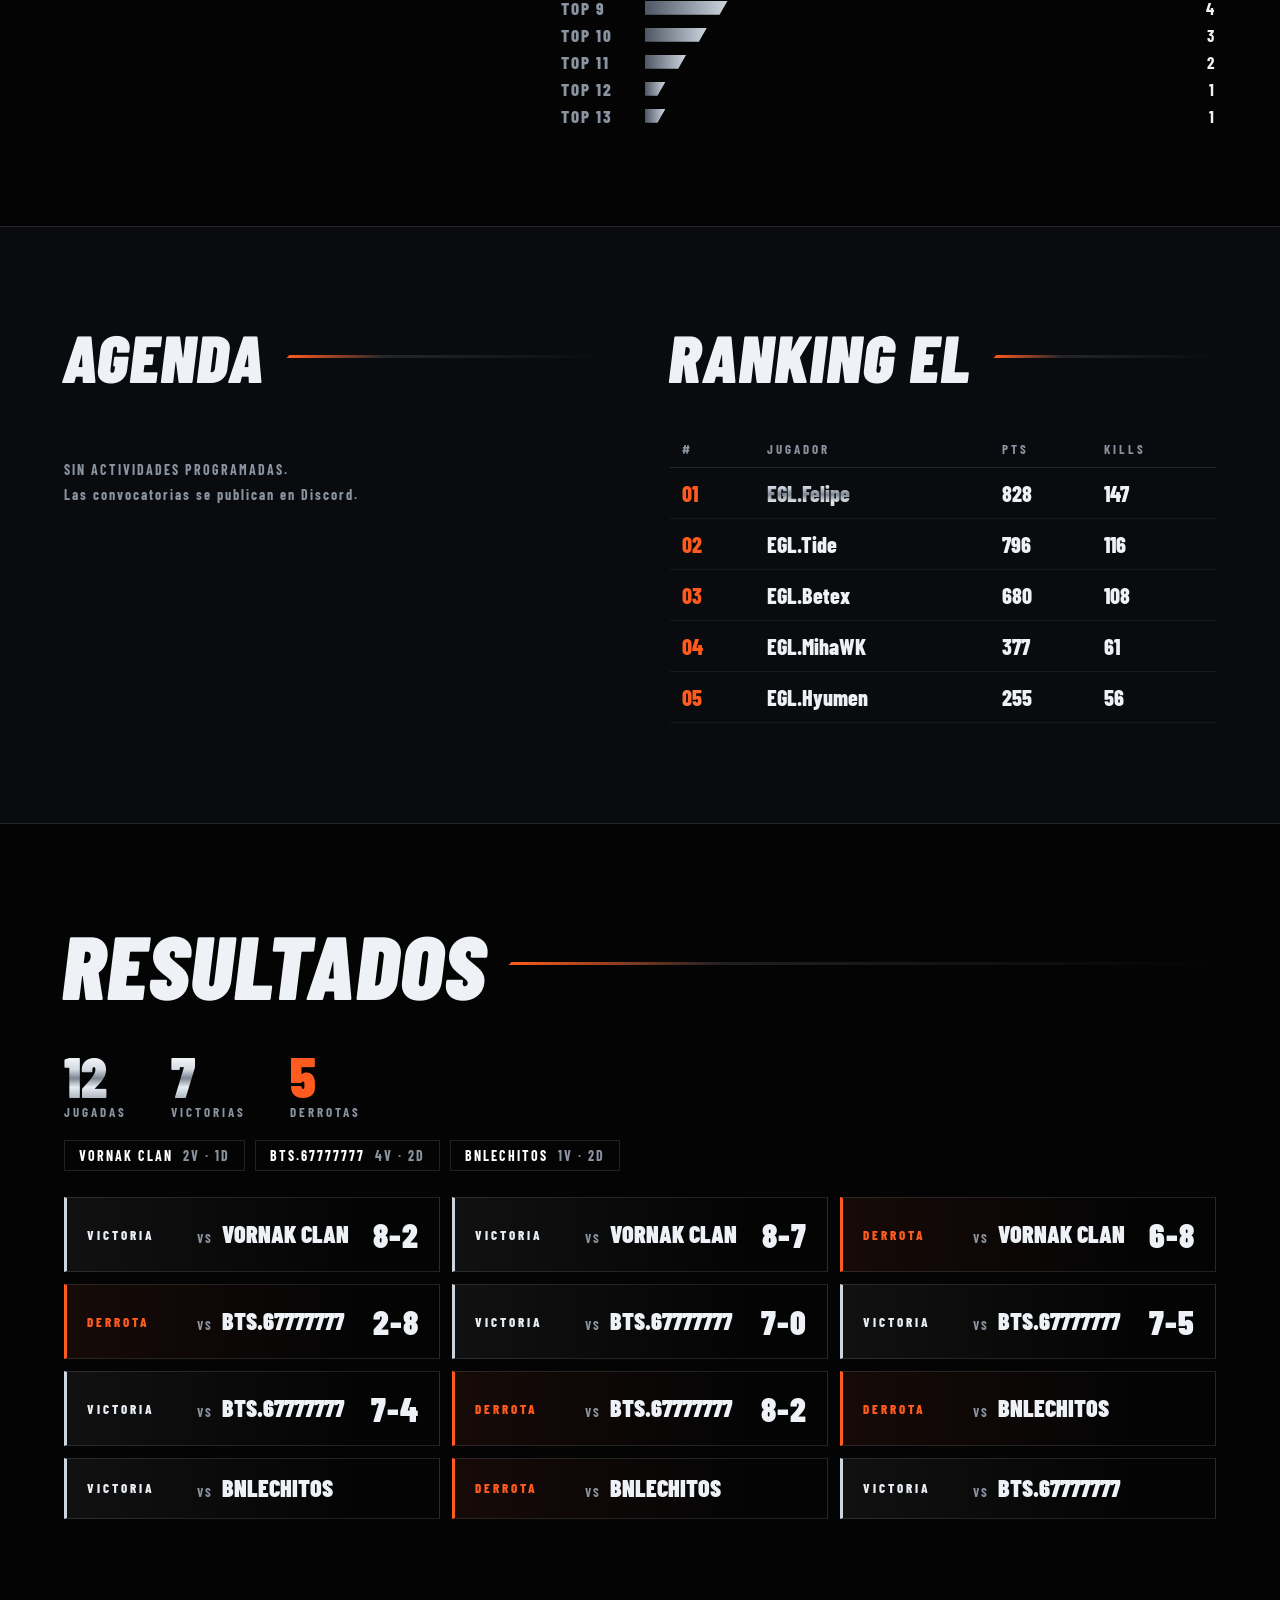
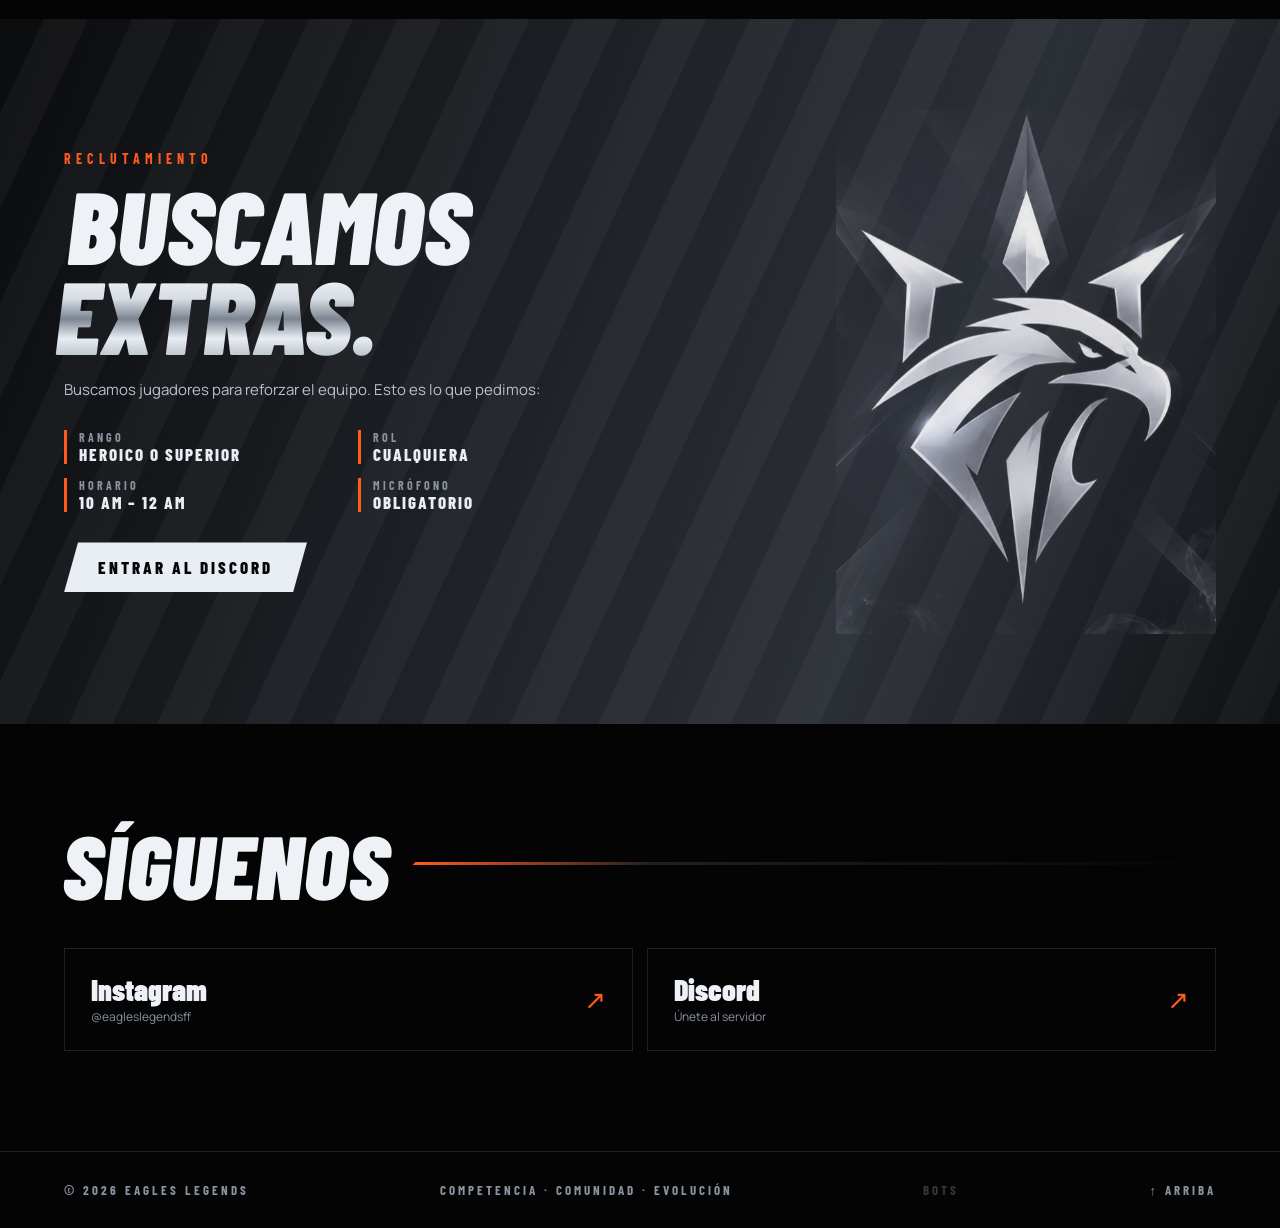
==== commit 31c2a8de: "Include eagle-chat.js in index.html Added eagle-chat.js script for chat functionality." ====
--- a/index.html
+++ b/index.html
@@ -32,4 +32,5 @@
 <section class="sec"><div class="head rv"><h2>SÍGUENOS</h2></div><div class="social" id="social-links"></div></section>
 </main>
 <footer><span>© <b id="year"></b> EAGLES LEGENDS</span><span>COMPETENCIA · COMUNIDAD · EVOLUCIÓN</span><a href="#bots" style="opacity:.35">BOTS</a><a href="#inicio">↑ ARRIBA</a></footer>
-<script src="site-config.js?v=15"></script><script src="app.js?v=15"></script></body></html>
+<script src="site-config.js?v=19"></script><script src="app.js?v=17"></script>
+<script src="eagle-chat.js?v=1" defer></script></body></html>
